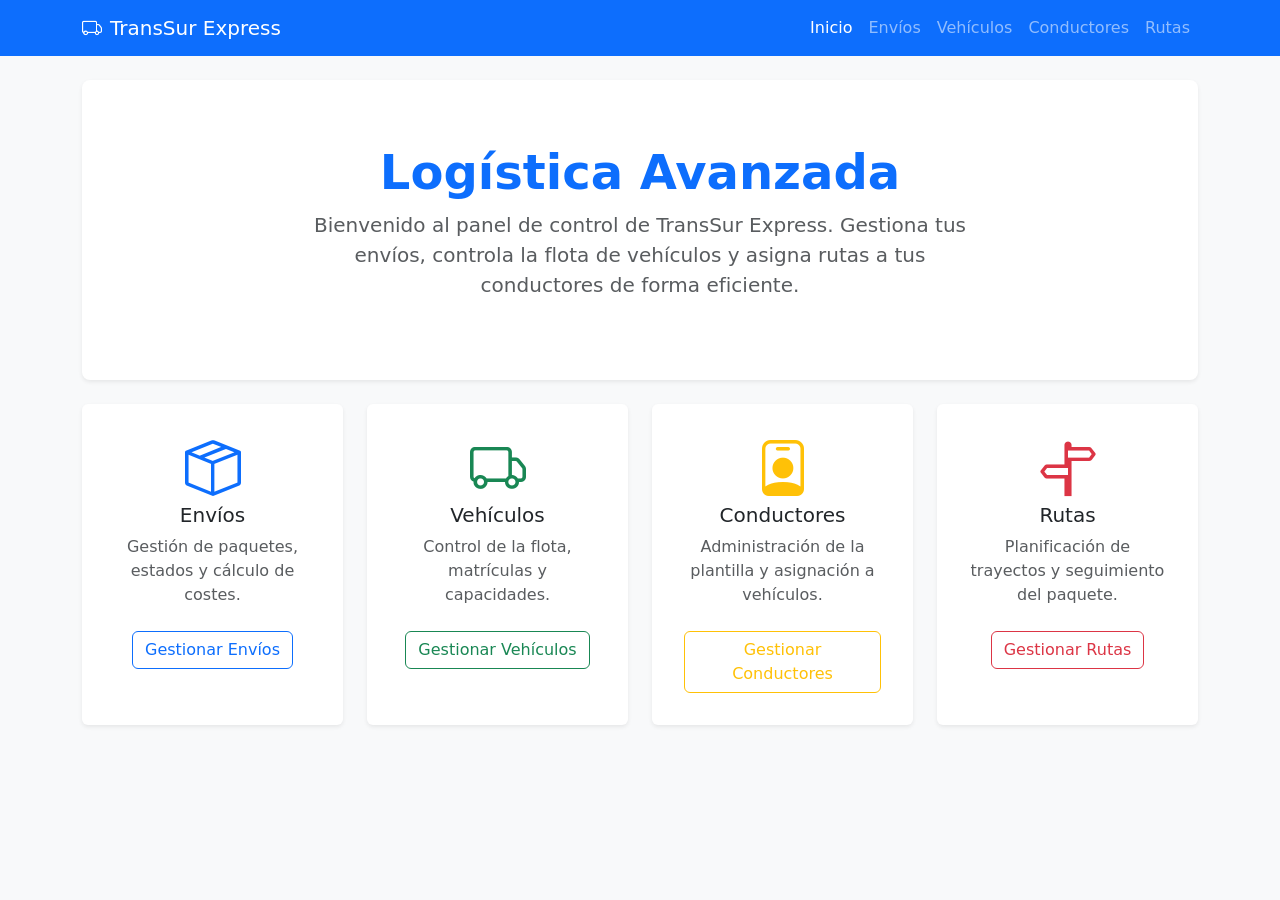
==== Proyecto_TransSurExpress_JoséManuel_Díaz/src/main/resources/templates/index.html @ 93f9851d "añadiendo import y index" ====
<!DOCTYPE html>
<html lang="es" xmlns:th="http://www.thymeleaf.org">
<head>
    <meta charset="UTF-8">
    <meta name="viewport" content="width=device-width, initial-scale=1.0">
    <title>TransSur Express - Inicio</title>
    
    <link href="https://cdn.jsdelivr.net/npm/bootstrap@5.3.2/dist/css/bootstrap.min.css" rel="stylesheet">
    <link href="https://cdn.jsdelivr.net/npm/bootstrap-icons@1.11.1/font/bootstrap-icons.css" rel="stylesheet">
</head>
<body class="bg-light">

    <nav class="navbar navbar-expand-lg navbar-dark bg-primary mb-4">
        <div class="container">
            <a class="navbar-brand" th:href="@{/}">
                <i class="bi bi-truck me-2"></i>TransSur Express
            </a>
            <button class="navbar-toggler" type="button" data-bs-toggle="collapse" data-bs-target="#navbarNav" aria-controls="navbarNav" aria-expanded="false" aria-label="Toggle navigation">
                <span class="navbar-toggler-icon"></span>
            </button>
            <div class="collapse navbar-collapse" id="navbarNav">
                <ul class="navbar-nav ms-auto">
                    <li class="nav-item">
                        <a class="nav-link active" th:href="@{/}">Inicio</a>
                    </li>
                    <li class="nav-item">
                        <a class="nav-link" th:href="@{/envios}">Envíos</a>
                    </li>
                    <li class="nav-item">
                        <a class="nav-link" th:href="@{/vehiculos}">Vehículos</a>
                    </li>
                    <li class="nav-item">
                        <a class="nav-link" th:href="@{/conductores}">Conductores</a>
                    </li>
                    <li class="nav-item">
                        <a class="nav-link" th:href="@{/rutas}">Rutas</a>
                    </li>
                </ul>
            </div>
        </div>
    </nav>

    <div class="container">
        <div class="p-5 mb-4 bg-white rounded-3 shadow-sm text-center">
            <div class="container-fluid py-3">
                <h1 class="display-5 fw-bold text-primary">Logística Avanzada</h1>
                <p class="col-md-8 mx-auto fs-5 text-muted">
                    Bienvenido al panel de control de TransSur Express. Gestiona tus envíos, controla la flota de vehículos y asigna rutas a tus conductores de forma eficiente.
                </p>
            </div>
        </div>

        <div class="row g-4 mb-5">
            
            <div class="col-md-6 col-lg-3">
                <div class="card h-100 shadow-sm border-0 text-center p-3">
                    <div class="card-body">
                        <i class="bi bi-box-seam display-4 text-primary mb-3"></i>
                        <h5 class="card-title">Envíos</h5>
                        <p class="card-text text-muted">Gestión de paquetes, estados y cálculo de costes.</p>
                        <a th:href="@{/envios}" class="btn btn-outline-primary mt-2">Gestionar Envíos</a>
                    </div>
                </div>
            </div>

            <div class="col-md-6 col-lg-3">
                <div class="card h-100 shadow-sm border-0 text-center p-3">
                    <div class="card-body">
                        <i class="bi bi-truck display-4 text-success mb-3"></i>
                        <h5 class="card-title">Vehículos</h5>
                        <p class="card-text text-muted">Control de la flota, matrículas y capacidades.</p>
                        <a th:href="@{/vehiculos}" class="btn btn-outline-success mt-2">Gestionar Vehículos</a>
                    </div>
                </div>
            </div>

            <div class="col-md-6 col-lg-3">
                <div class="card h-100 shadow-sm border-0 text-center p-3">
                    <div class="card-body">
                        <i class="bi bi-person-badge display-4 text-warning mb-3"></i>
                        <h5 class="card-title">Conductores</h5>
                        <p class="card-text text-muted">Administración de la plantilla y asignación a vehículos.</p>
                        <a th:href="@{/conductores}" class="btn btn-outline-warning mt-2">Gestionar Conductores</a>
                    </div>
                </div>
            </div>

            <div class="col-md-6 col-lg-3">
                <div class="card h-100 shadow-sm border-0 text-center p-3">
                    <div class="card-body">
                        <i class="bi bi-signpost-split display-4 text-danger mb-3"></i>
                        <h5 class="card-title">Rutas</h5>
                        <p class="card-text text-muted">Planificación de trayectos y seguimiento del paquete.</p>
                        <a th:href="@{/rutas}" class="btn btn-outline-danger mt-2">Gestionar Rutas</a>
                    </div>
                </div>
            </div>

        </div>
    </div>

    <script src="https://cdn.jsdelivr.net/npm/bootstrap@5.3.2/dist/js/bootstrap.bundle.min.js"></script>
</body>
</html>
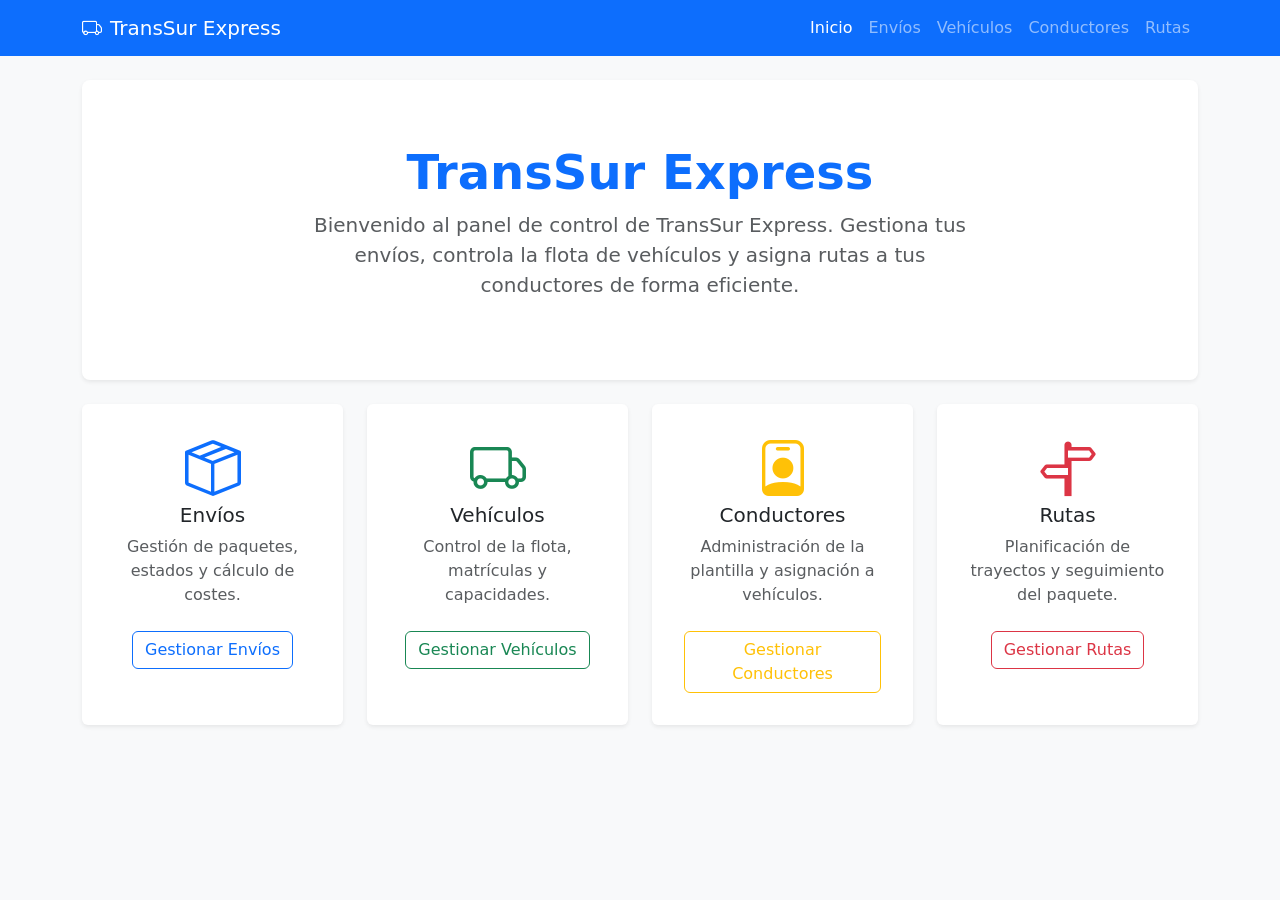
==== commit f517a68d: "creada la base service" ====
--- a/Proyecto_TransSurExpress_JoséManuel_Díaz/src/main/resources/templates/index.html
+++ b/Proyecto_TransSurExpress_JoséManuel_Díaz/src/main/resources/templates/index.html
@@ -43,7 +43,7 @@
     <div class="container">
         <div class="p-5 mb-4 bg-white rounded-3 shadow-sm text-center">
             <div class="container-fluid py-3">
-                <h1 class="display-5 fw-bold text-primary">Logística Avanzada</h1>
+                <h1 class="display-5 fw-bold text-primary">TransSur Express</h1>
                 <p class="col-md-8 mx-auto fs-5 text-muted">
                     Bienvenido al panel de control de TransSur Express. Gestiona tus envíos, controla la flota de vehículos y asigna rutas a tus conductores de forma eficiente.
                 </p>
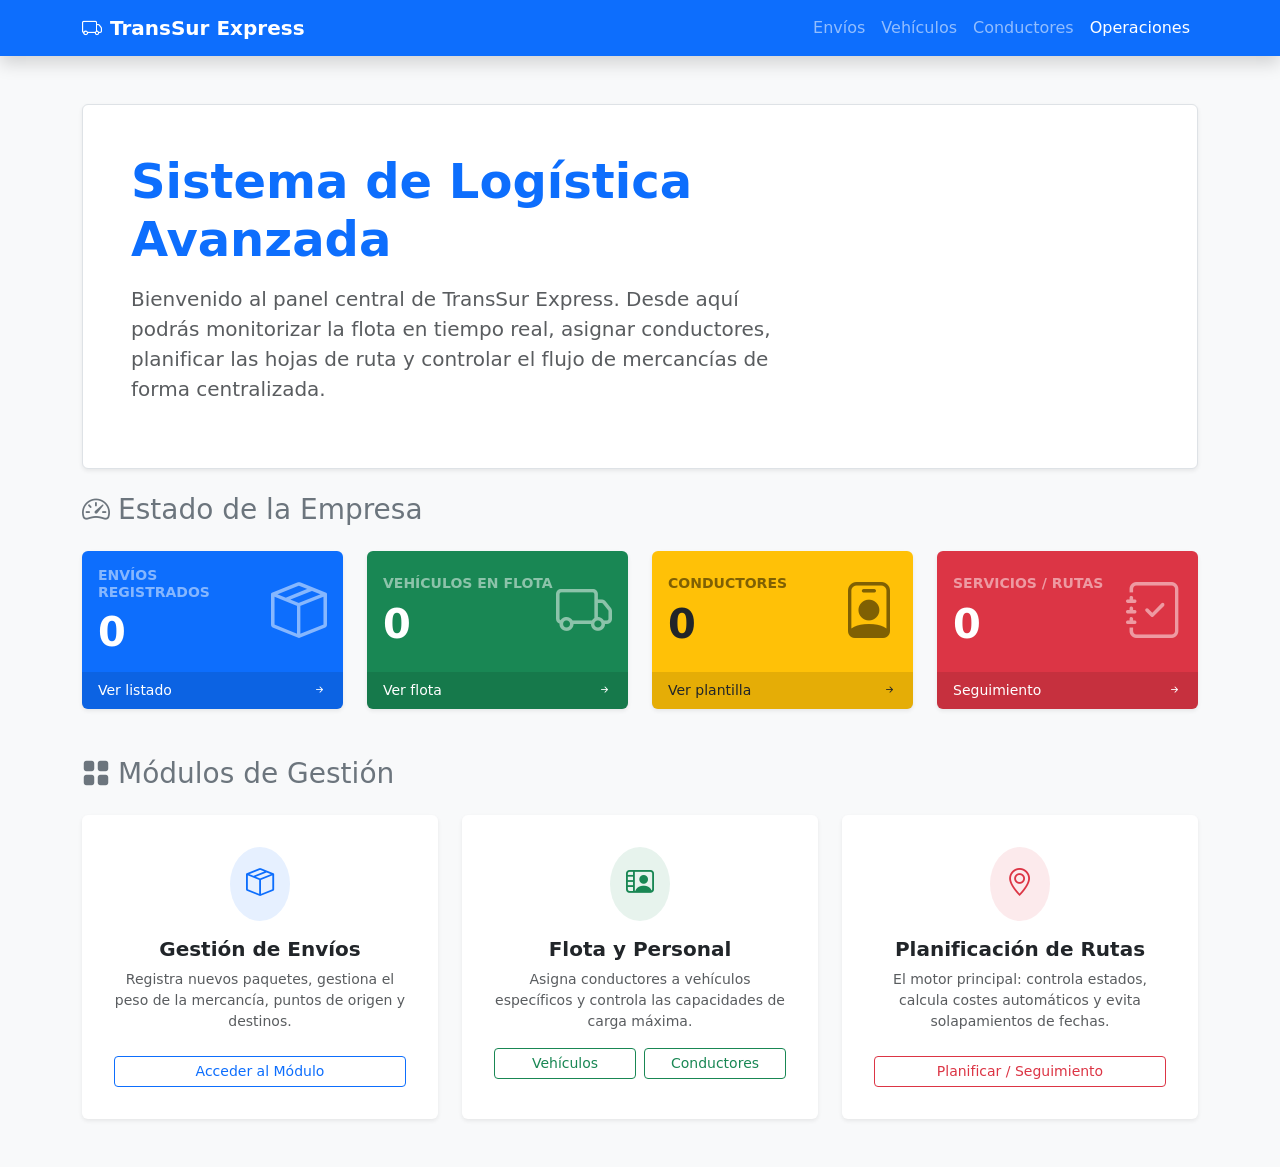
==== commit e24d9c6b: "gestion de operaciones finalizado" ====
--- a/Proyecto_TransSurExpress_JoséManuel_Díaz/src/main/resources/templates/index.html
+++ b/Proyecto_TransSurExpress_JoséManuel_Díaz/src/main/resources/templates/index.html
@@ -3,100 +3,169 @@
 <head>
     <meta charset="UTF-8">
     <meta name="viewport" content="width=device-width, initial-scale=1.0">
-    <title>TransSur Express - Inicio</title>
-    
+    <title>TransSur Express - Panel de Control</title>
     <link href="https://cdn.jsdelivr.net/npm/bootstrap@5.3.2/dist/css/bootstrap.min.css" rel="stylesheet">
     <link href="https://cdn.jsdelivr.net/npm/bootstrap-icons@1.11.1/font/bootstrap-icons.css" rel="stylesheet">
+    <style>
+        .card-counter {
+            transition: transform 0.2s ease, box-shadow 0.2s ease;
+        }
+        .card-counter:hover {
+            transform: translateY(-5px);
+            box-shadow: 0 10px 20px rgba(0,0,0,0.15) !important;
+        }
+    </style>
 </head>
 <body class="bg-light">
 
-    <nav class="navbar navbar-expand-lg navbar-dark bg-primary mb-4">
+    <nav class="navbar navbar-expand-lg navbar-dark bg-primary shadow">
         <div class="container">
-            <a class="navbar-brand" th:href="@{/}">
+            <a class="navbar-brand fw-bold" th:href="@{/}">
                 <i class="bi bi-truck me-2"></i>TransSur Express
             </a>
-            <button class="navbar-toggler" type="button" data-bs-toggle="collapse" data-bs-target="#navbarNav" aria-controls="navbarNav" aria-expanded="false" aria-label="Toggle navigation">
+            <button class="navbar-toggler" type="button" data-bs-toggle="collapse" data-bs-target="#navbarNav">
                 <span class="navbar-toggler-icon"></span>
             </button>
             <div class="collapse navbar-collapse" id="navbarNav">
-                <ul class="navbar-nav ms-auto">
-                    <li class="nav-item">
-                        <a class="nav-link active" th:href="@{/}">Inicio</a>
-                    </li>
-                    <li class="nav-item">
-                        <a class="nav-link" th:href="@{/envios}">Envíos</a>
-                    </li>
-                    <li class="nav-item">
-                        <a class="nav-link" th:href="@{/vehiculos}">Vehículos</a>
-                    </li>
-                    <li class="nav-item">
-                        <a class="nav-link" th:href="@{/conductores}">Conductores</a>
-                    </li>
-                    <li class="nav-item">
-                        <a class="nav-link" th:href="@{/rutas}">Rutas</a>
-                    </li>
+                <ul class="navbar-nav ms-auto fw-medium">
+                    <li class="nav-item"><a class="nav-item nav-link" th:href="@{/envios}">Envíos</a></li>
+                    <li class="nav-item"><a class="nav-item nav-link" th:href="@{/vehiculos}">Vehículos</a></li>
+                    <li class="nav-item"><a class="nav-item nav-link" th:href="@{/conductores}">Conductores</a></li>
+                    <li class="nav-item"><a class="nav-item nav-link active" th:href="@{/operaciones}">Operaciones</a></li>
                 </ul>
             </div>
         </div>
     </nav>
 
-    <div class="container">
-        <div class="p-5 mb-4 bg-white rounded-3 shadow-sm text-center">
-            <div class="container-fluid py-3">
-                <h1 class="display-5 fw-bold text-primary">TransSur Express</h1>
-                <p class="col-md-8 mx-auto fs-5 text-muted">
-                    Bienvenido al panel de control de TransSur Express. Gestiona tus envíos, controla la flota de vehículos y asigna rutas a tus conductores de forma eficiente.
-                </p>
+    <div class="container my-5">
+        
+        <div class="p-4 p-md-5 mb-4 rounded text-body-emphasis bg-white border shadow-sm">
+            <div class="col-lg-8 px-0">
+                <h1 class="display-5 fw-bold text-primary">Sistema de Logística Avanzada</h1>
+                <p class="lead my-3 text-muted">Bienvenido al panel central de TransSur Express. Desde aquí podrás monitorizar la flota en tiempo real, asignar conductores, planificar las hojas de ruta y controlar el flujo de mercancías de forma centralizada.</p>
             </div>
         </div>
 
+        <h3 class="text-secondary mb-4"><i class="bi bi-speedometer2 me-2"></i>Estado de la Empresa</h3>
         <div class="row g-4 mb-5">
             
-            <div class="col-md-6 col-lg-3">
-                <div class="card h-100 shadow-sm border-0 text-center p-3">
-                    <div class="card-body">
-                        <i class="bi bi-box-seam display-4 text-primary mb-3"></i>
-                        <h5 class="card-title">Envíos</h5>
-                        <p class="card-text text-muted">Gestión de paquetes, estados y cálculo de costes.</p>
-                        <a th:href="@{/envios}" class="btn btn-outline-primary mt-2">Gestionar Envíos</a>
+            <div class="col-6 col-lg-3">
+                <div class="card h-100 border-0 bg-primary text-white shadow-sm card-counter">
+                    <div class="card-body d-flex align-items-center justify-content-between">
+                        <div>
+                            <h6 class="text-uppercase text-white-50 small fw-bold">Envíos Registrados</h6>
+                            <h2 class="display-6 fw-bold mb-0" th:text="${totalEnvios}">0</h2>
+                        </div>
+                        <i class="bi bi-box-seam display-4 text-white-50"></i>
+                    </div>
+                    <div class="card-footer bg-black bg-opacity-10 border-0 py-2">
+                        <a th:href="@{/envios}" class="text-white text-decoration-none small d-flex justify-content-between align-items-center">
+                            Ver listado <i class="bi bi-arrow-right-short"></i>
+                        </a>
                     </div>
                 </div>
             </div>
 
-            <div class="col-md-6 col-lg-3">
-                <div class="card h-100 shadow-sm border-0 text-center p-3">
-                    <div class="card-body">
-                        <i class="bi bi-truck display-4 text-success mb-3"></i>
-                        <h5 class="card-title">Vehículos</h5>
-                        <p class="card-text text-muted">Control de la flota, matrículas y capacidades.</p>
-                        <a th:href="@{/vehiculos}" class="btn btn-outline-success mt-2">Gestionar Vehículos</a>
+            <div class="col-6 col-lg-3">
+                <div class="card h-100 border-0 bg-success text-white shadow-sm card-counter">
+                    <div class="card-body d-flex align-items-center justify-content-between">
+                        <div>
+                            <h6 class="text-uppercase text-white-50 small fw-bold">Vehículos en Flota</h6>
+                            <h2 class="display-6 fw-bold mb-0" th:text="${totalVehiculos}">0</h2>
+                        </div>
+                        <i class="bi bi-truck display-4 text-white-50"></i>
+                    </div>
+                    <div class="card-footer bg-black bg-opacity-10 border-0 py-2">
+                        <a th:href="@{/vehiculos}" class="text-white text-decoration-none small d-flex justify-content-between align-items-center">
+                            Ver flota <i class="bi bi-arrow-right-short"></i>
+                        </a>
                     </div>
                 </div>
             </div>
 
-            <div class="col-md-6 col-lg-3">
-                <div class="card h-100 shadow-sm border-0 text-center p-3">
-                    <div class="card-body">
-                        <i class="bi bi-person-badge display-4 text-warning mb-3"></i>
-                        <h5 class="card-title">Conductores</h5>
-                        <p class="card-text text-muted">Administración de la plantilla y asignación a vehículos.</p>
-                        <a th:href="@{/conductores}" class="btn btn-outline-warning mt-2">Gestionar Conductores</a>
+            <div class="col-6 col-lg-3">
+                <div class="card h-100 border-0 bg-warning text-dark shadow-sm card-counter">
+                    <div class="card-body d-flex align-items-center justify-content-between">
+                        <div>
+                            <h6 class="text-uppercase text-black-50 small fw-bold">Conductores</h6>
+                            <h2 class="display-6 fw-bold mb-0" th:text="${totalConductores}">0</h2>
+                        </div>
+                        <i class="bi bi-person-badge display-4 text-black-50"></i>
+                    </div>
+                    <div class="card-footer bg-black bg-opacity-10 border-0 py-2">
+                        <a th:href="@{/conductores}" class="text-dark text-decoration-none small d-flex justify-content-between align-items-center">
+                            Ver plantilla <i class="bi bi-arrow-right-short"></i>
+                        </a>
                     </div>
                 </div>
             </div>
 
-            <div class="col-md-6 col-lg-3">
-                <div class="card h-100 shadow-sm border-0 text-center p-3">
-                    <div class="card-body">
-                        <i class="bi bi-signpost-split display-4 text-danger mb-3"></i>
-                        <h5 class="card-title">Rutas</h5>
-                        <p class="card-text text-muted">Planificación de trayectos y seguimiento del paquete.</p>
-                        <a th:href="@{/rutas}" class="btn btn-outline-danger mt-2">Gestionar Rutas</a>
+            <div class="col-6 col-lg-3">
+                <div class="card h-100 border-0 bg-danger text-white shadow-sm card-counter">
+                    <div class="card-body d-flex align-items-center justify-content-between">
+                        <div>
+                            <h6 class="text-uppercase text-white-50 small fw-bold">Servicios / Rutas</h6>
+                            <h2 class="display-6 fw-bold mb-0" th:text="${rutasActivas}">0</h2>
+                        </div>
+                        <i class="bi bi-journal-check display-4 text-white-50"></i>
+                    </div>
+                    <div class="card-footer bg-black bg-opacity-10 border-0 py-2">
+                        <a th:href="@{/operaciones}" class="text-white text-decoration-none small d-flex justify-content-between align-items-center">
+                            Seguimiento <i class="bi bi-arrow-right-short"></i>
+                        </a>
                     </div>
                 </div>
             </div>
 
         </div>
+
+        <h3 class="text-secondary mb-4"><i class="bi bi-grid-fill me-2"></i>Módulos de Gestión</h3>
+        <div class="row g-4">
+            
+            <div class="col-md-4">
+                <div class="card border-0 shadow-sm h-100 p-3 bg-white">
+                    <div class="card-body text-center">
+                        <div class="p-3 bg-primary bg-opacity-10 rounded-circle d-inline-block mb-3">
+                            <i class="bi bi-box-seam text-primary fs-3"></i>
+                        </div>
+                        <h5 class="card-title fw-bold">Gestión de Envíos</h5>
+                        <p class="card-text text-muted small">Registra nuevos paquetes, gestiona el peso de la mercancía, puntos de origen y destinos.</p>
+                        <a th:href="@{/envios}" class="btn btn-outline-primary btn-sm w-100 mt-2">Acceder al Módulo</a>
+                    </div>
+                </div>
+            </div>
+
+            <div class="col-md-4">
+                <div class="card border-0 shadow-sm h-100 p-3 bg-white">
+                    <div class="card-body text-center">
+                        <div class="p-3 bg-success bg-opacity-10 rounded-circle d-inline-block mb-3">
+                            <i class="bi bi-person-video2 text-success fs-3"></i>
+                        </div>
+                        <h5 class="card-title fw-bold">Flota y Personal</h5>
+                        <p class="card-text text-muted small">Asigna conductores a vehículos específicos y controla las capacidades de carga máxima.</p>
+                        <div class="d-flex gap-2 mt-2">
+                            <a th:href="@{/vehiculos}" class="btn btn-outline-success btn-sm w-50">Vehículos</a>
+                            <a th:href="@{/conductores}" class="btn btn-outline-success btn-sm w-50">Conductores</a>
+                        </div>
+                    </div>
+                </div>
+            </div>
+
+            <div class="col-md-4">
+                <div class="card border-0 shadow-sm h-100 p-3 bg-white">
+                    <div class="card-body text-center">
+                        <div class="p-3 bg-danger bg-opacity-10 rounded-circle d-inline-block mb-3">
+                            <i class="bi bi-geo-alt text-danger fs-3"></i>
+                        </div>
+                        <h5 class="card-title fw-bold">Planificación de Rutas</h5>
+                        <p class="card-text text-muted small">El motor principal: controla estados, calcula costes automáticos y evita solapamientos de fechas.</p>
+                        <a th:href="@{/operaciones}" class="btn btn-outline-danger btn-sm w-100 mt-2">Planificar / Seguimiento</a>
+                    </div>
+                </div>
+            </div>
+
+        </div>
+
     </div>
 
     <script src="https://cdn.jsdelivr.net/npm/bootstrap@5.3.2/dist/js/bootstrap.bundle.min.js"></script>
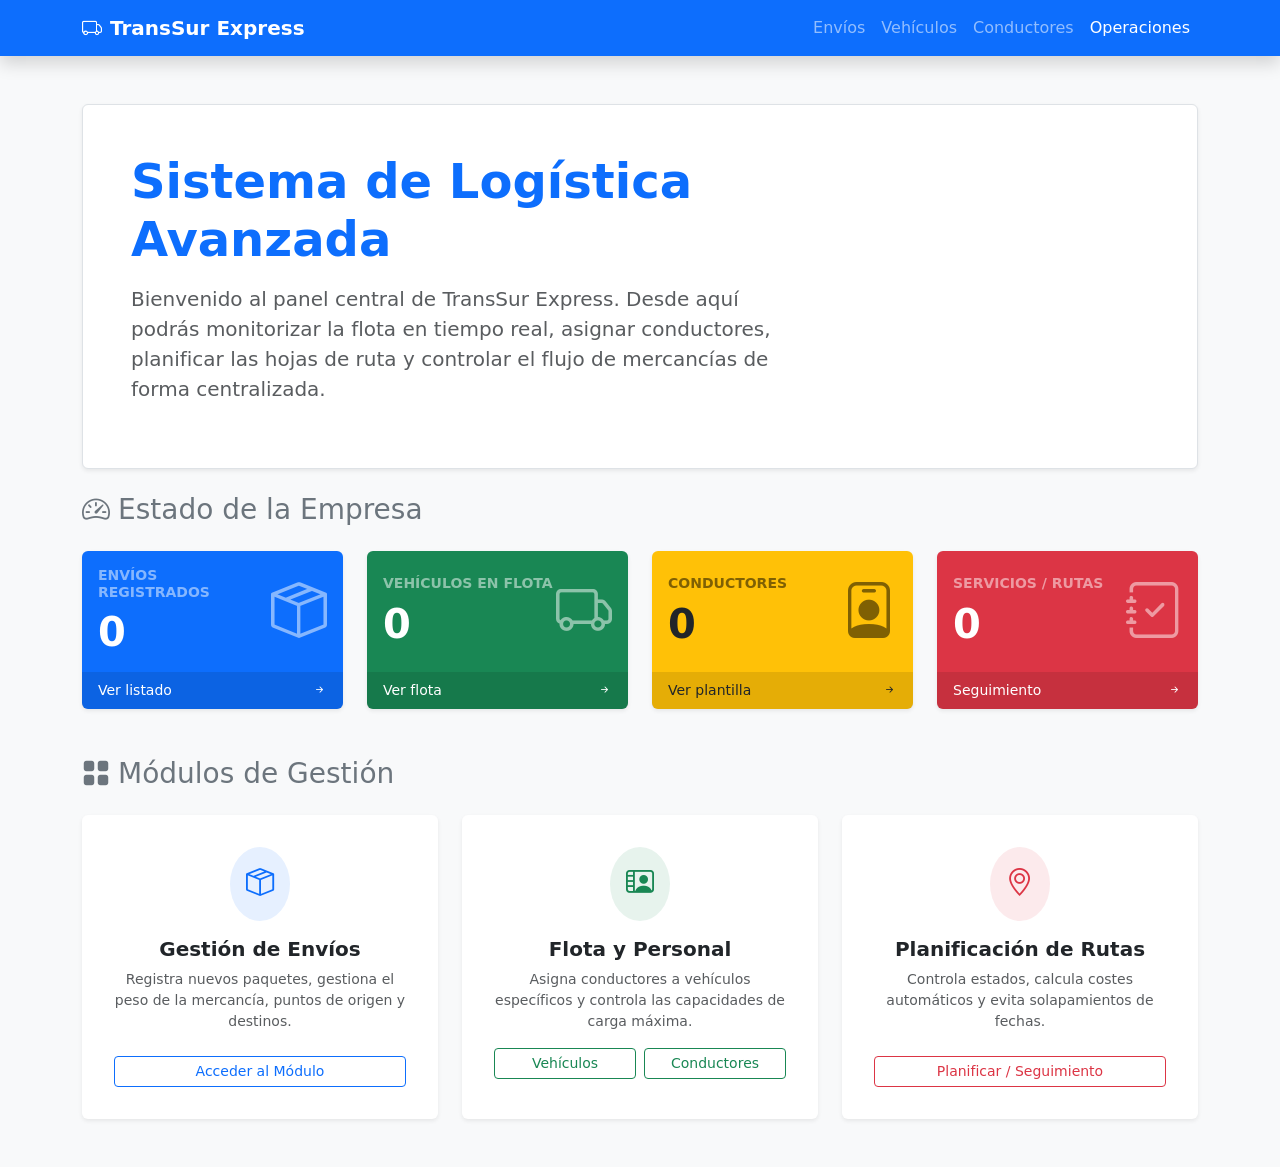
==== commit 704191f6: "creando seguimiento de rutas" ====
--- a/Proyecto_TransSurExpress_JoséManuel_Díaz/src/main/resources/templates/index.html
+++ b/Proyecto_TransSurExpress_JoséManuel_Díaz/src/main/resources/templates/index.html
@@ -158,7 +158,7 @@
                             <i class="bi bi-geo-alt text-danger fs-3"></i>
                         </div>
                         <h5 class="card-title fw-bold">Planificación de Rutas</h5>
-                        <p class="card-text text-muted small">El motor principal: controla estados, calcula costes automáticos y evita solapamientos de fechas.</p>
+                        <p class="card-text text-muted small">Controla estados, calcula costes automáticos y evita solapamientos de fechas.</p>
                         <a th:href="@{/operaciones}" class="btn btn-outline-danger btn-sm w-100 mt-2">Planificar / Seguimiento</a>
                     </div>
                 </div>
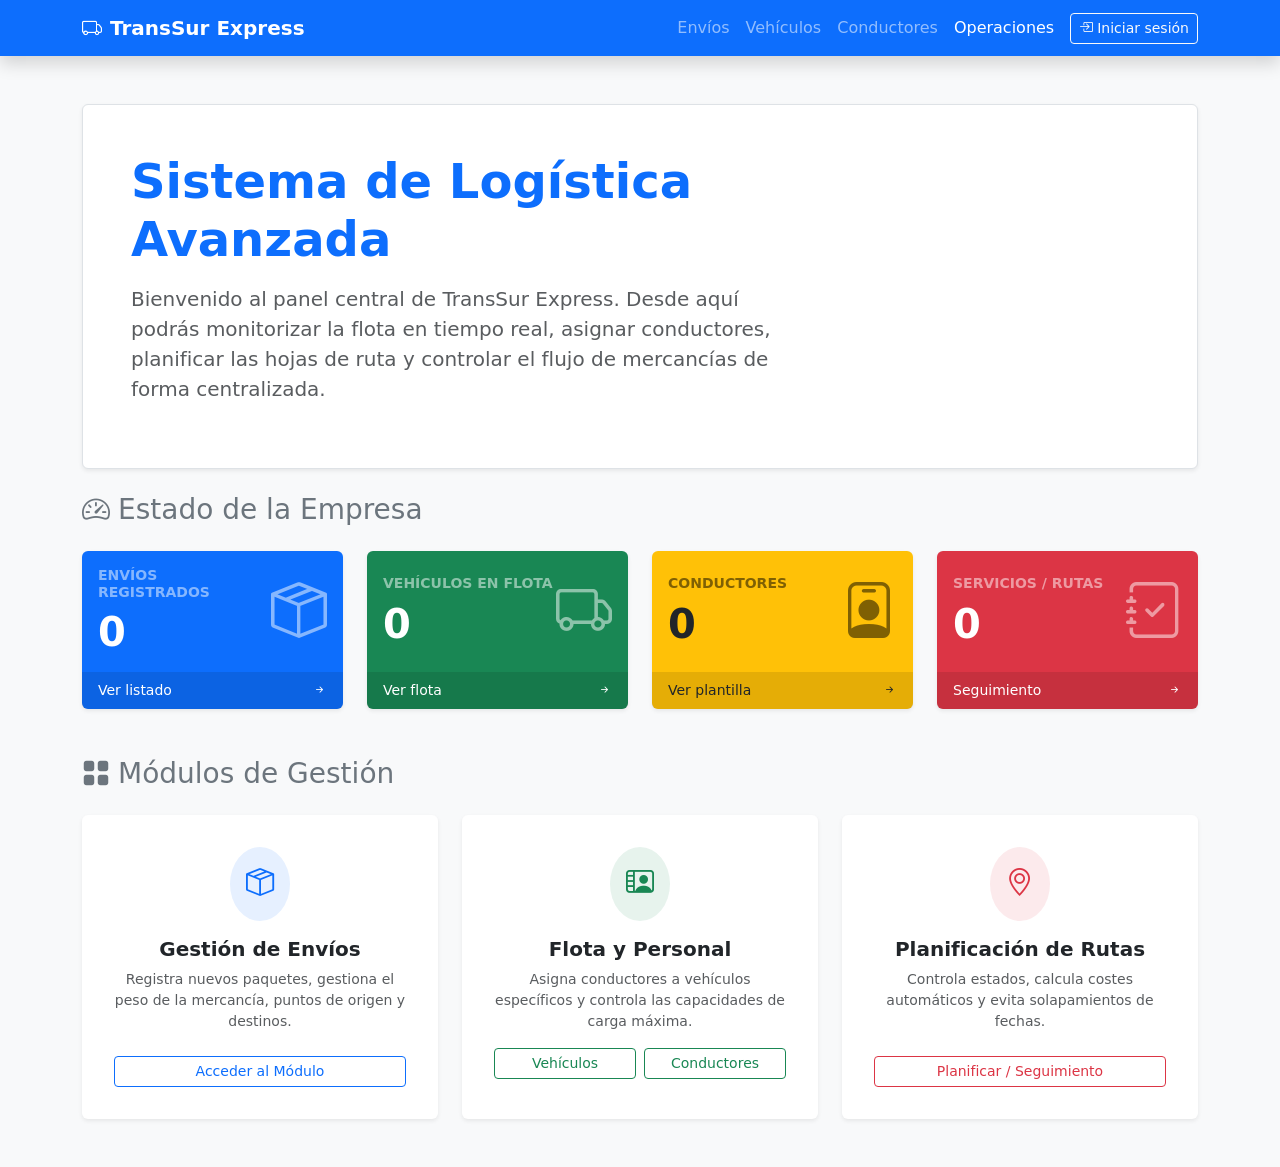
==== commit 1c95d780: "iniciar sesion en index terminado" ====
--- a/Proyecto_TransSurExpress_JoséManuel_Díaz/src/main/resources/templates/index.html
+++ b/Proyecto_TransSurExpress_JoséManuel_Díaz/src/main/resources/templates/index.html
@@ -27,11 +27,16 @@
                 <span class="navbar-toggler-icon"></span>
             </button>
             <div class="collapse navbar-collapse" id="navbarNav">
-                <ul class="navbar-nav ms-auto fw-medium">
+                <ul class="navbar-nav ms-auto fw-medium align-items-center">
                     <li class="nav-item"><a class="nav-item nav-link" th:href="@{/envios}">Envíos</a></li>
                     <li class="nav-item"><a class="nav-item nav-link" th:href="@{/vehiculos}">Vehículos</a></li>
                     <li class="nav-item"><a class="nav-item nav-link" th:href="@{/conductores}">Conductores</a></li>
                     <li class="nav-item"><a class="nav-item nav-link active" th:href="@{/operaciones}">Operaciones</a></li>
+                    <li class="nav-item ms-2">
+                        <a th:href="@{/login}" class="btn btn-outline-light btn-sm">
+                            <i class="bi bi-box-arrow-in-right me-1"></i>Iniciar sesión
+                        </a>
+                    </li>
                 </ul>
             </div>
         </div>
@@ -170,4 +175,4 @@
 
     <script src="https://cdn.jsdelivr.net/npm/bootstrap@5.3.2/dist/js/bootstrap.bundle.min.js"></script>
 </body>
-</html>+</html>
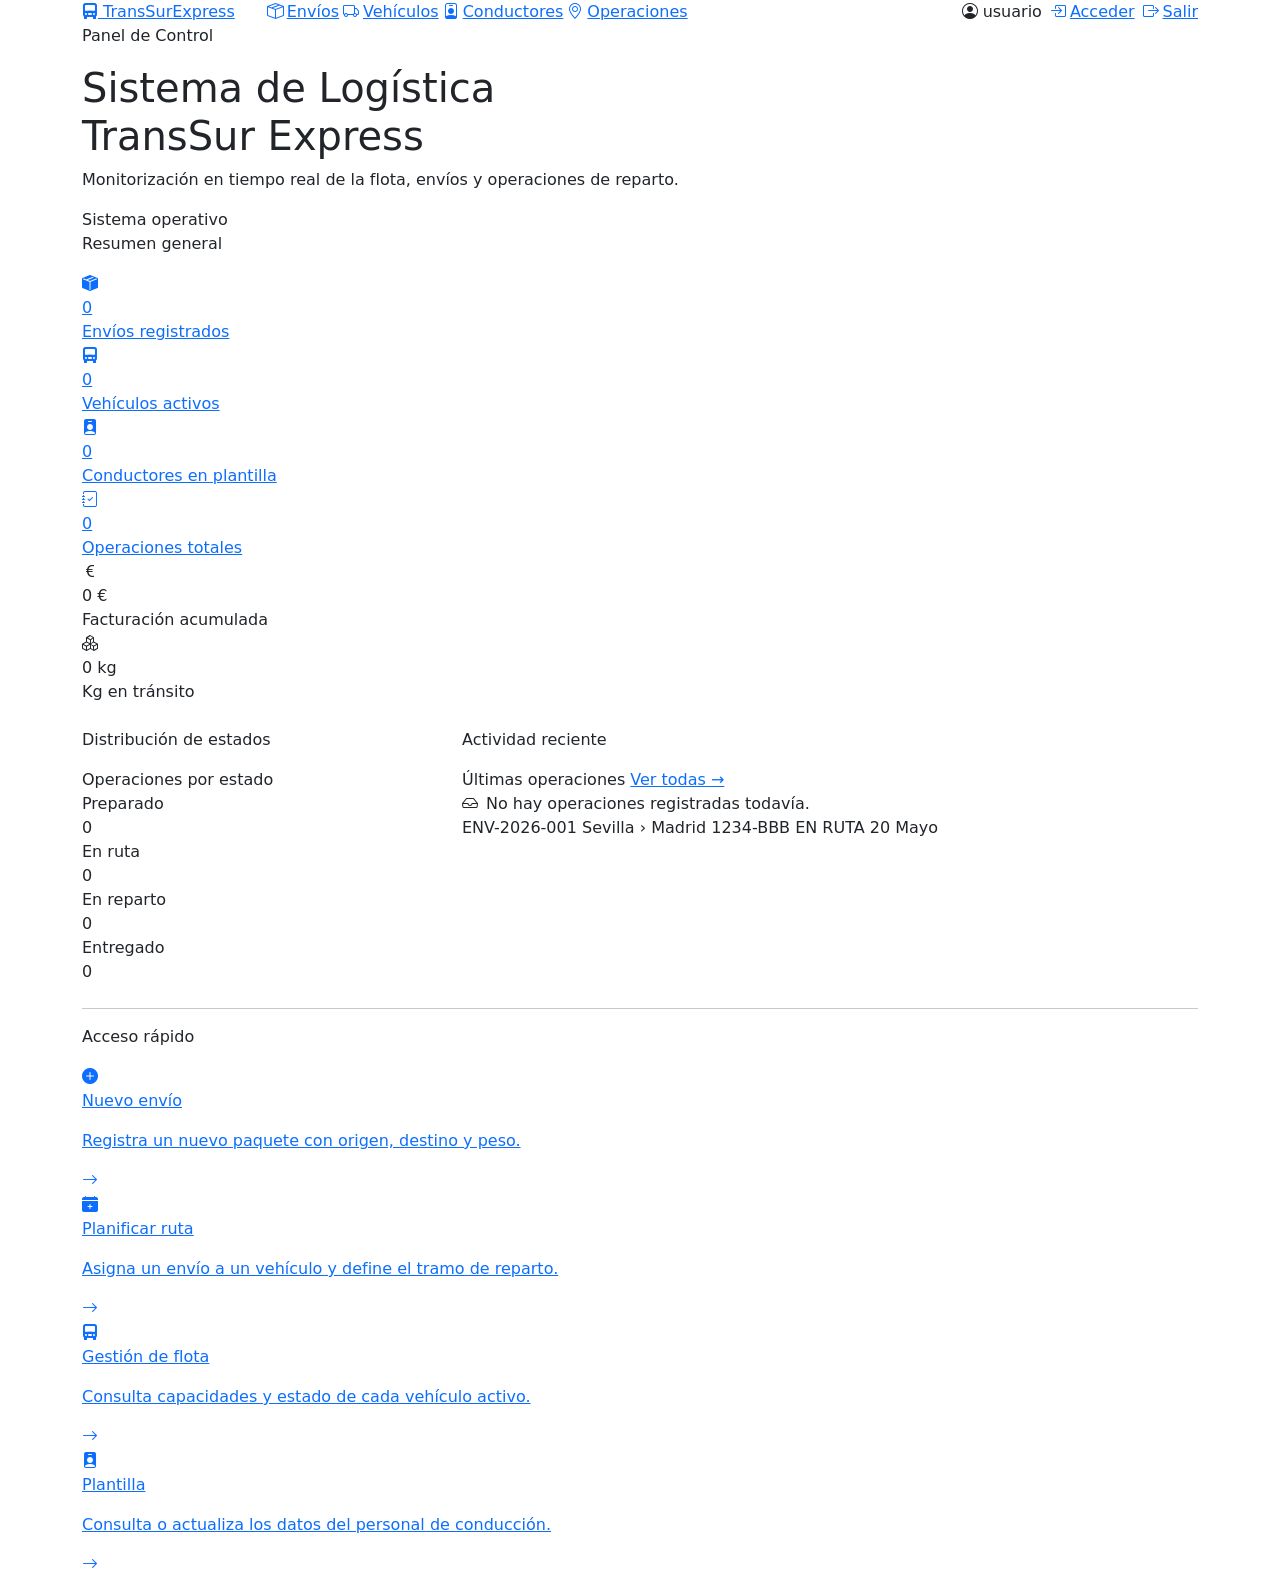
==== commit 5fe651a6: "pantalla de inicio con metricas implementada" ====
--- a/Proyecto_TransSurExpress_JoséManuel_Díaz/src/main/resources/templates/index.html
+++ b/Proyecto_TransSurExpress_JoséManuel_Díaz/src/main/resources/templates/index.html
@@ -1,176 +1,250 @@
 <!DOCTYPE html>
-<html lang="es" xmlns:th="http://www.thymeleaf.org">
+<html lang="es" xmlns:th="http://www.thymeleaf.org"
+      xmlns:sec="http://www.thymeleaf.org/extras/spring-security">
 <head>
     <meta charset="UTF-8">
     <meta name="viewport" content="width=device-width, initial-scale=1.0">
-    <title>TransSur Express - Panel de Control</title>
+    <title>TransSur Express — Panel de Control</title>
     <link href="https://cdn.jsdelivr.net/npm/bootstrap@5.3.2/dist/css/bootstrap.min.css" rel="stylesheet">
     <link href="https://cdn.jsdelivr.net/npm/bootstrap-icons@1.11.1/font/bootstrap-icons.css" rel="stylesheet">
-    <style>
-        .card-counter {
-            transition: transform 0.2s ease, box-shadow 0.2s ease;
-        }
-        .card-counter:hover {
-            transform: translateY(-5px);
-            box-shadow: 0 10px 20px rgba(0,0,0,0.15) !important;
-        }
-    </style>
+    <link href="https://fonts.googleapis.com/css2?family=Space+Mono:wght@400;700&family=DM+Sans:ital,wght@0,300;0,400;0,600;0,700;1,300&display=swap" rel="stylesheet">
+    <link th:href="@{/css/index.css}" rel="stylesheet">
 </head>
-<body class="bg-light">
-
-    <nav class="navbar navbar-expand-lg navbar-dark bg-primary shadow">
-        <div class="container">
-            <a class="navbar-brand fw-bold" th:href="@{/}">
-                <i class="bi bi-truck me-2"></i>TransSur Express
+<body>
+
+    <nav class="navbar-dash">
+        <div class="container d-flex align-items-center gap-3">
+            <a class="nav-brand me-3" th:href="@{/}">
+                <i class="bi bi-truck-front-fill"></i>
+                TransSur<span class="accent">Express</span>
             </a>
-            <button class="navbar-toggler" type="button" data-bs-toggle="collapse" data-bs-target="#navbarNav">
-                <span class="navbar-toggler-icon"></span>
-            </button>
-            <div class="collapse navbar-collapse" id="navbarNav">
-                <ul class="navbar-nav ms-auto fw-medium align-items-center">
-                    <li class="nav-item"><a class="nav-item nav-link" th:href="@{/envios}">Envíos</a></li>
-                    <li class="nav-item"><a class="nav-item nav-link" th:href="@{/vehiculos}">Vehículos</a></li>
-                    <li class="nav-item"><a class="nav-item nav-link" th:href="@{/conductores}">Conductores</a></li>
-                    <li class="nav-item"><a class="nav-item nav-link active" th:href="@{/operaciones}">Operaciones</a></li>
-                    <li class="nav-item ms-2">
-                        <a th:href="@{/login}" class="btn btn-outline-light btn-sm">
-                            <i class="bi bi-box-arrow-in-right me-1"></i>Iniciar sesión
-                        </a>
-                    </li>
-                </ul>
+            <div class="d-flex gap-1 flex-wrap">
+                <a th:href="@{/envios}"      class="nav-link-pill"><i class="bi bi-box-seam me-1"></i>Envíos</a>
+                <a th:href="@{/vehiculos}"   class="nav-link-pill"><i class="bi bi-truck me-1"></i>Vehículos</a>
+                <a th:href="@{/conductores}" class="nav-link-pill"><i class="bi bi-person-badge me-1"></i>Conductores</a>
+                <a th:href="@{/operaciones}" class="nav-link-pill"><i class="bi bi-geo-alt me-1"></i>Operaciones</a>
+            </div>
+            <div class="ms-auto d-flex align-items-center gap-2">
+                <span class="nav-user" sec:authorize="isAuthenticated()">
+                    <i class="bi bi-person-circle"></i>
+                    <span sec:authentication="name">usuario</span>
+                </span>
+                <a th:href="@{/login}"  class="btn-logout" sec:authorize="!isAuthenticated()">
+                    <i class="bi bi-box-arrow-in-right me-1"></i>Acceder
+                </a>
+                <a th:href="@{/logout}" class="btn-logout" sec:authorize="isAuthenticated()">
+                    <i class="bi bi-box-arrow-right me-1"></i>Salir
+                </a>
             </div>
         </div>
     </nav>
 
-    <div class="container my-5">
-        
-        <div class="p-4 p-md-5 mb-4 rounded text-body-emphasis bg-white border shadow-sm">
-            <div class="col-lg-8 px-0">
-                <h1 class="display-5 fw-bold text-primary">Sistema de Logística Avanzada</h1>
-                <p class="lead my-3 text-muted">Bienvenido al panel central de TransSur Express. Desde aquí podrás monitorizar la flota en tiempo real, asignar conductores, planificar las hojas de ruta y controlar el flujo de mercancías de forma centralizada.</p>
+    <div class="hero">
+        <div class="container">
+            <p class="hero-eyebrow">Panel de Control</p>
+            <h1 class="hero-title">
+                Sistema de Logística<br>
+                <span class="dim">TransSur Express</span>
+            </h1>
+            <p class="hero-sub">
+                Monitorización en tiempo real de la flota, envíos y operaciones de reparto.
+            </p>
+            <div class="hero-badge">
+                <span class="dot"></span>
+                Sistema operativo
             </div>
         </div>
-
-        <h3 class="text-secondary mb-4"><i class="bi bi-speedometer2 me-2"></i>Estado de la Empresa</h3>
-        <div class="row g-4 mb-5">
-            
-            <div class="col-6 col-lg-3">
-                <div class="card h-100 border-0 bg-primary text-white shadow-sm card-counter">
-                    <div class="card-body d-flex align-items-center justify-content-between">
-                        <div>
-                            <h6 class="text-uppercase text-white-50 small fw-bold">Envíos Registrados</h6>
-                            <h2 class="display-6 fw-bold mb-0" th:text="${totalEnvios}">0</h2>
+    </div>
+
+    <div class="dash-body">
+        <div class="container">
+
+            <!-- KPIs principales -->
+            <p class="section-label">Resumen general</p>
+            <div class="kpi-grid mb-4">
+
+                <a th:href="@{/envios}" class="kpi-card blue">
+                    <div class="kpi-icon"><i class="bi bi-box-seam-fill"></i></div>
+                    <div class="kpi-value" th:text="${totalEnvios}">0</div>
+                    <div class="kpi-label">Envíos registrados</div>
+                </a>
+
+                <a th:href="@{/vehiculos}" class="kpi-card green">
+                    <div class="kpi-icon"><i class="bi bi-truck-front-fill"></i></div>
+                    <div class="kpi-value" th:text="${totalVehiculos}">0</div>
+                    <div class="kpi-label">Vehículos activos</div>
+                </a>
+
+                <a th:href="@{/conductores}" class="kpi-card yellow">
+                    <div class="kpi-icon"><i class="bi bi-person-badge-fill"></i></div>
+                    <div class="kpi-value" th:text="${totalConductores}">0</div>
+                    <div class="kpi-label">Conductores en plantilla</div>
+                </a>
+
+                <a th:href="@{/operaciones}" class="kpi-card orange">
+                    <div class="kpi-icon"><i class="bi bi-journal-check"></i></div>
+                    <div class="kpi-value" th:text="${totalOperaciones}">0</div>
+                    <div class="kpi-label">Operaciones totales</div>
+                </a>
+
+                <div class="kpi-card green" style="cursor:default;">
+                    <div class="kpi-icon"><i class="bi bi-currency-euro"></i></div>
+                    <div class="kpi-value">
+                        <span th:text="${#numbers.formatDecimal(costeTotal, 1, 'POINT', 0, 'COMMA')}">0</span>
+                        <span class="kpi-suffix">€</span>
+                    </div>
+                    <div class="kpi-label">Facturación acumulada</div>
+                </div>
+
+                <div class="kpi-card blue" style="cursor:default;">
+                    <div class="kpi-icon"><i class="bi bi-boxes"></i></div>
+                    <div class="kpi-value">
+                        <span th:text="${#numbers.formatDecimal(pesoEnTransito, 1, 'POINT', 0, 'COMMA')}">0</span>
+                        <span class="kpi-suffix">kg</span>
+                    </div>
+                    <div class="kpi-label">Kg en tránsito</div>
+                </div>
+
+            </div>
+
+            <!-- Estado de operaciones + últimas operaciones-->
+            <div class="row g-4 mb-4">
+
+                <!-- Barra de estados -->
+                <div class="col-lg-4">
+                    <p class="section-label">Distribución de estados</p>
+                    <div class="estado-panel h-100">
+                        <div class="estado-panel-title">Operaciones por estado</div>
+
+                        <th:block th:with="total=${opPreparadas + opEnRuta + opEnReparto + opEntregadas}">
+
+                            <div class="estado-row">
+                                <span class="estado-dot" style="background: var(--preparado);"></span>
+                                <span class="estado-name">Preparado</span>
+                                <div class="estado-bar-track">
+                                    <div class="estado-bar-fill"
+                                         th:style="${'background: var(--preparado); width: ' + (total > 0 ? (opPreparadas * 100 / total) : 0) + '%;'}">
+                                    </div>
+                                </div>
+                                <span class="estado-count" th:text="${opPreparadas}">0</span>
+                            </div>
+
+                            <div class="estado-row">
+                                <span class="estado-dot" style="background: var(--en-ruta);"></span>
+                                <span class="estado-name">En ruta</span>
+                                <div class="estado-bar-track">
+                                    <div class="estado-bar-fill"
+                                         th:style="${'background: var(--en-ruta); width: ' + (total > 0 ? (opEnRuta * 100 / total) : 0) + '%;'}">
+                                    </div>
+                                </div>
+                                <span class="estado-count" th:text="${opEnRuta}">0</span>
+                            </div>
+
+                            <div class="estado-row">
+                                <span class="estado-dot" style="background: var(--en-reparto);"></span>
+                                <span class="estado-name">En reparto</span>
+                                <div class="estado-bar-track">
+                                    <div class="estado-bar-fill"
+                                         th:style="${'background: var(--en-reparto); width: ' + (total > 0 ? (opEnReparto * 100 / total) : 0) + '%;'}">
+                                    </div>
+                                </div>
+                                <span class="estado-count" th:text="${opEnReparto}">0</span>
+                            </div>
+
+                            <div class="estado-row">
+                                <span class="estado-dot" style="background: var(--entregado);"></span>
+                                <span class="estado-name">Entregado</span>
+                                <div class="estado-bar-track">
+                                    <div class="estado-bar-fill"
+                                         th:style="${'background: var(--entregado); width: ' + (total > 0 ? (opEntregadas * 100 / total) : 0) + '%;'}">
+                                    </div>
+                                </div>
+                                <span class="estado-count" th:text="${opEntregadas}">0</span>
+                            </div>
+
+                        </th:block>
+                    </div>
+                </div>
+
+                <!-- Últimas operaciones -->
+                <div class="col-lg-8">
+                    <p class="section-label">Actividad reciente</p>
+                    <div class="ops-panel">
+                        <div class="ops-panel-header">
+                            <span class="ops-panel-title">Últimas operaciones</span>
+                            <a th:href="@{/operaciones}" class="ops-ver-mas">Ver todas →</a>
                         </div>
-                        <i class="bi bi-box-seam display-4 text-white-50"></i>
-                    </div>
-                    <div class="card-footer bg-black bg-opacity-10 border-0 py-2">
-                        <a th:href="@{/envios}" class="text-white text-decoration-none small d-flex justify-content-between align-items-center">
-                            Ver listado <i class="bi bi-arrow-right-short"></i>
-                        </a>
-                    </div>
-                </div>
-            </div>
-
-            <div class="col-6 col-lg-3">
-                <div class="card h-100 border-0 bg-success text-white shadow-sm card-counter">
-                    <div class="card-body d-flex align-items-center justify-content-between">
-                        <div>
-                            <h6 class="text-uppercase text-white-50 small fw-bold">Vehículos en Flota</h6>
-                            <h2 class="display-6 fw-bold mb-0" th:text="${totalVehiculos}">0</h2>
+
+                        <div th:if="${#lists.isEmpty(ultimasOperaciones)}" class="ops-empty">
+                            <i class="bi bi-inbox me-2"></i>No hay operaciones registradas todavía.
                         </div>
-                        <i class="bi bi-truck display-4 text-white-50"></i>
-                    </div>
-                    <div class="card-footer bg-black bg-opacity-10 border-0 py-2">
-                        <a th:href="@{/vehiculos}" class="text-white text-decoration-none small d-flex justify-content-between align-items-center">
-                            Ver flota <i class="bi bi-arrow-right-short"></i>
-                        </a>
-                    </div>
-                </div>
-            </div>
-
-            <div class="col-6 col-lg-3">
-                <div class="card h-100 border-0 bg-warning text-dark shadow-sm card-counter">
-                    <div class="card-body d-flex align-items-center justify-content-between">
-                        <div>
-                            <h6 class="text-uppercase text-black-50 small fw-bold">Conductores</h6>
-                            <h2 class="display-6 fw-bold mb-0" th:text="${totalConductores}">0</h2>
+
+                        <div th:each="op : ${ultimasOperaciones}" class="op-row">
+                            <span class="op-codigo"
+                                  th:text="${op.envio != null ? op.envio.codigo : 'N/A'}">
+                                ENV-2026-001
+                            </span>
+                            <span class="op-ruta">
+                                <span th:text="${op.envio != null ? op.envio.origen : '-'}">Sevilla</span>
+                                <span class="sep">›</span>
+                                <span th:text="${op.envio != null ? op.envio.destino : '-'}">Madrid</span>
+                            </span>
+                            <span class="op-vehiculo"
+                                  th:text="${op.vehiculo != null ? op.vehiculo.matricula : 'N/A'}">
+                                1234-BBB
+                            </span>
+                            <span th:classappend="'chip-' + ${op.estado?.name()}"
+                                  class="estado-chip"
+                                  th:text="${op.estado?.name()?.replace('_', ' ')}">
+                                EN RUTA
+                            </span>
+                            <span class="op-fecha"
+                                  th:text="${op.fecha != null ? #temporals.format(op.fecha, 'dd MMM') : '-'}">
+                                20 Mayo
+                            </span>
                         </div>
-                        <i class="bi bi-person-badge display-4 text-black-50"></i>
-                    </div>
-                    <div class="card-footer bg-black bg-opacity-10 border-0 py-2">
-                        <a th:href="@{/conductores}" class="text-dark text-decoration-none small d-flex justify-content-between align-items-center">
-                            Ver plantilla <i class="bi bi-arrow-right-short"></i>
-                        </a>
-                    </div>
-                </div>
-            </div>
-
-            <div class="col-6 col-lg-3">
-                <div class="card h-100 border-0 bg-danger text-white shadow-sm card-counter">
-                    <div class="card-body d-flex align-items-center justify-content-between">
-                        <div>
-                            <h6 class="text-uppercase text-white-50 small fw-bold">Servicios / Rutas</h6>
-                            <h2 class="display-6 fw-bold mb-0" th:text="${rutasActivas}">0</h2>
-                        </div>
-                        <i class="bi bi-journal-check display-4 text-white-50"></i>
-                    </div>
-                    <div class="card-footer bg-black bg-opacity-10 border-0 py-2">
-                        <a th:href="@{/operaciones}" class="text-white text-decoration-none small d-flex justify-content-between align-items-center">
-                            Seguimiento <i class="bi bi-arrow-right-short"></i>
-                        </a>
-                    </div>
-                </div>
+                    </div>
+                </div>
+
+            </div>
+
+            <hr class="dash-divider">
+
+            <!-- Módulos de acceso rápido -->
+            <p class="section-label">Acceso rápido</p>
+            <div class="modulo-grid">
+
+                <a th:href="@{/envios/nuevo}" class="modulo-card m-blue">
+                    <div class="modulo-icon-wrap"><i class="bi bi-plus-circle-fill"></i></div>
+                    <p class="modulo-name">Nuevo envío</p>
+                    <p class="modulo-desc">Registra un nuevo paquete con origen, destino y peso.</p>
+                    <span class="modulo-arrow"><i class="bi bi-arrow-right"></i></span>
+                </a>
+
+                <a th:href="@{/operaciones/nueva}" class="modulo-card m-orange">
+                    <div class="modulo-icon-wrap"><i class="bi bi-calendar-plus-fill"></i></div>
+                    <p class="modulo-name">Planificar ruta</p>
+                    <p class="modulo-desc">Asigna un envío a un vehículo y define el tramo de reparto.</p>
+                    <span class="modulo-arrow"><i class="bi bi-arrow-right"></i></span>
+                </a>
+
+                <a th:href="@{/vehiculos}" class="modulo-card m-green">
+                    <div class="modulo-icon-wrap"><i class="bi bi-truck-front-fill"></i></div>
+                    <p class="modulo-name">Gestión de flota</p>
+                    <p class="modulo-desc">Consulta capacidades y estado de cada vehículo activo.</p>
+                    <span class="modulo-arrow"><i class="bi bi-arrow-right"></i></span>
+                </a>
+
+                <a th:href="@{/conductores}" class="modulo-card m-yellow">
+                    <div class="modulo-icon-wrap"><i class="bi bi-person-badge-fill"></i></div>
+                    <p class="modulo-name">Plantilla</p>
+                    <p class="modulo-desc">Consulta o actualiza los datos del personal de conducción.</p>
+                    <span class="modulo-arrow"><i class="bi bi-arrow-right"></i></span>
+                </a>
+
             </div>
 
         </div>
-
-        <h3 class="text-secondary mb-4"><i class="bi bi-grid-fill me-2"></i>Módulos de Gestión</h3>
-        <div class="row g-4">
-            
-            <div class="col-md-4">
-                <div class="card border-0 shadow-sm h-100 p-3 bg-white">
-                    <div class="card-body text-center">
-                        <div class="p-3 bg-primary bg-opacity-10 rounded-circle d-inline-block mb-3">
-                            <i class="bi bi-box-seam text-primary fs-3"></i>
-                        </div>
-                        <h5 class="card-title fw-bold">Gestión de Envíos</h5>
-                        <p class="card-text text-muted small">Registra nuevos paquetes, gestiona el peso de la mercancía, puntos de origen y destinos.</p>
-                        <a th:href="@{/envios}" class="btn btn-outline-primary btn-sm w-100 mt-2">Acceder al Módulo</a>
-                    </div>
-                </div>
-            </div>
-
-            <div class="col-md-4">
-                <div class="card border-0 shadow-sm h-100 p-3 bg-white">
-                    <div class="card-body text-center">
-                        <div class="p-3 bg-success bg-opacity-10 rounded-circle d-inline-block mb-3">
-                            <i class="bi bi-person-video2 text-success fs-3"></i>
-                        </div>
-                        <h5 class="card-title fw-bold">Flota y Personal</h5>
-                        <p class="card-text text-muted small">Asigna conductores a vehículos específicos y controla las capacidades de carga máxima.</p>
-                        <div class="d-flex gap-2 mt-2">
-                            <a th:href="@{/vehiculos}" class="btn btn-outline-success btn-sm w-50">Vehículos</a>
-                            <a th:href="@{/conductores}" class="btn btn-outline-success btn-sm w-50">Conductores</a>
-                        </div>
-                    </div>
-                </div>
-            </div>
-
-            <div class="col-md-4">
-                <div class="card border-0 shadow-sm h-100 p-3 bg-white">
-                    <div class="card-body text-center">
-                        <div class="p-3 bg-danger bg-opacity-10 rounded-circle d-inline-block mb-3">
-                            <i class="bi bi-geo-alt text-danger fs-3"></i>
-                        </div>
-                        <h5 class="card-title fw-bold">Planificación de Rutas</h5>
-                        <p class="card-text text-muted small">Controla estados, calcula costes automáticos y evita solapamientos de fechas.</p>
-                        <a th:href="@{/operaciones}" class="btn btn-outline-danger btn-sm w-100 mt-2">Planificar / Seguimiento</a>
-                    </div>
-                </div>
-            </div>
-
-        </div>
-
     </div>
 
     <script src="https://cdn.jsdelivr.net/npm/bootstrap@5.3.2/dist/js/bootstrap.bundle.min.js"></script>
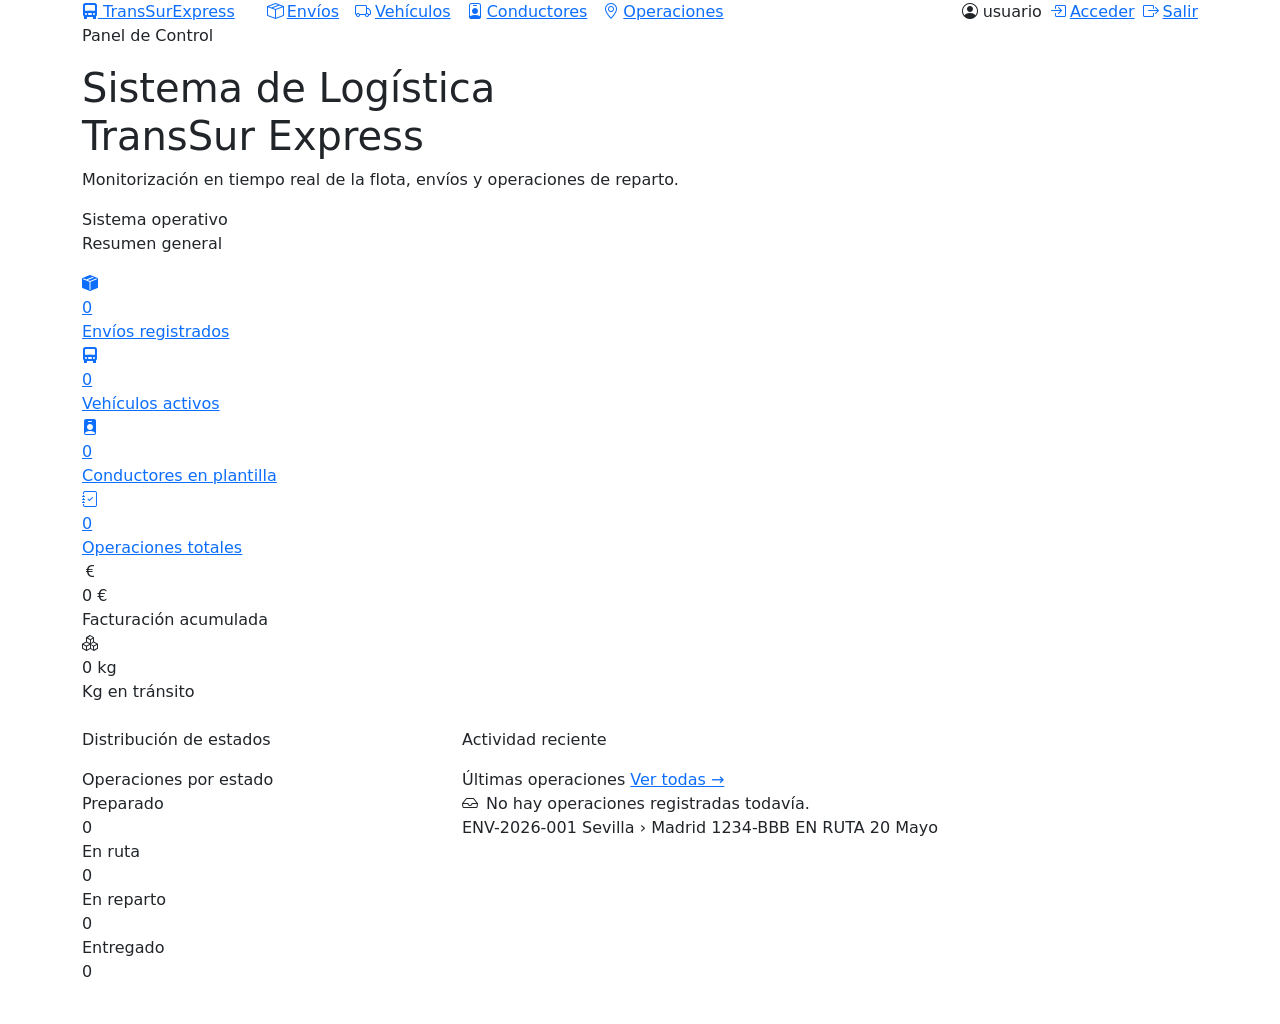
==== commit 1ed23360: "cambios drasticos en el frontend" ====
--- a/Proyecto_TransSurExpress_JoséManuel_Díaz/src/main/resources/templates/index.html
+++ b/Proyecto_TransSurExpress_JoséManuel_Díaz/src/main/resources/templates/index.html
@@ -10,7 +10,7 @@
     <link href="https://fonts.googleapis.com/css2?family=Space+Mono:wght@400;700&family=DM+Sans:ital,wght@0,300;0,400;0,600;0,700;1,300&display=swap" rel="stylesheet">
     <link th:href="@{/css/index.css}" rel="stylesheet">
 </head>
-<body>
+<body data-bs-theme="light">
 
     <nav class="navbar-dash">
         <div class="container d-flex align-items-center gap-3">
@@ -18,7 +18,7 @@
                 <i class="bi bi-truck-front-fill"></i>
                 TransSur<span class="accent">Express</span>
             </a>
-            <div class="d-flex gap-1 flex-wrap">
+            <div class="d-flex gap-3 flex-wrap">
                 <a th:href="@{/envios}"      class="nav-link-pill"><i class="bi bi-box-seam me-1"></i>Envíos</a>
                 <a th:href="@{/vehiculos}"   class="nav-link-pill"><i class="bi bi-truck me-1"></i>Vehículos</a>
                 <a th:href="@{/conductores}" class="nav-link-pill"><i class="bi bi-person-badge me-1"></i>Conductores</a>
@@ -208,42 +208,6 @@
 
             </div>
 
-            <hr class="dash-divider">
-
-            <!-- Módulos de acceso rápido -->
-            <p class="section-label">Acceso rápido</p>
-            <div class="modulo-grid">
-
-                <a th:href="@{/envios/nuevo}" class="modulo-card m-blue">
-                    <div class="modulo-icon-wrap"><i class="bi bi-plus-circle-fill"></i></div>
-                    <p class="modulo-name">Nuevo envío</p>
-                    <p class="modulo-desc">Registra un nuevo paquete con origen, destino y peso.</p>
-                    <span class="modulo-arrow"><i class="bi bi-arrow-right"></i></span>
-                </a>
-
-                <a th:href="@{/operaciones/nueva}" class="modulo-card m-orange">
-                    <div class="modulo-icon-wrap"><i class="bi bi-calendar-plus-fill"></i></div>
-                    <p class="modulo-name">Planificar ruta</p>
-                    <p class="modulo-desc">Asigna un envío a un vehículo y define el tramo de reparto.</p>
-                    <span class="modulo-arrow"><i class="bi bi-arrow-right"></i></span>
-                </a>
-
-                <a th:href="@{/vehiculos}" class="modulo-card m-green">
-                    <div class="modulo-icon-wrap"><i class="bi bi-truck-front-fill"></i></div>
-                    <p class="modulo-name">Gestión de flota</p>
-                    <p class="modulo-desc">Consulta capacidades y estado de cada vehículo activo.</p>
-                    <span class="modulo-arrow"><i class="bi bi-arrow-right"></i></span>
-                </a>
-
-                <a th:href="@{/conductores}" class="modulo-card m-yellow">
-                    <div class="modulo-icon-wrap"><i class="bi bi-person-badge-fill"></i></div>
-                    <p class="modulo-name">Plantilla</p>
-                    <p class="modulo-desc">Consulta o actualiza los datos del personal de conducción.</p>
-                    <span class="modulo-arrow"><i class="bi bi-arrow-right"></i></span>
-                </a>
-
-            </div>
-
         </div>
     </div>
 
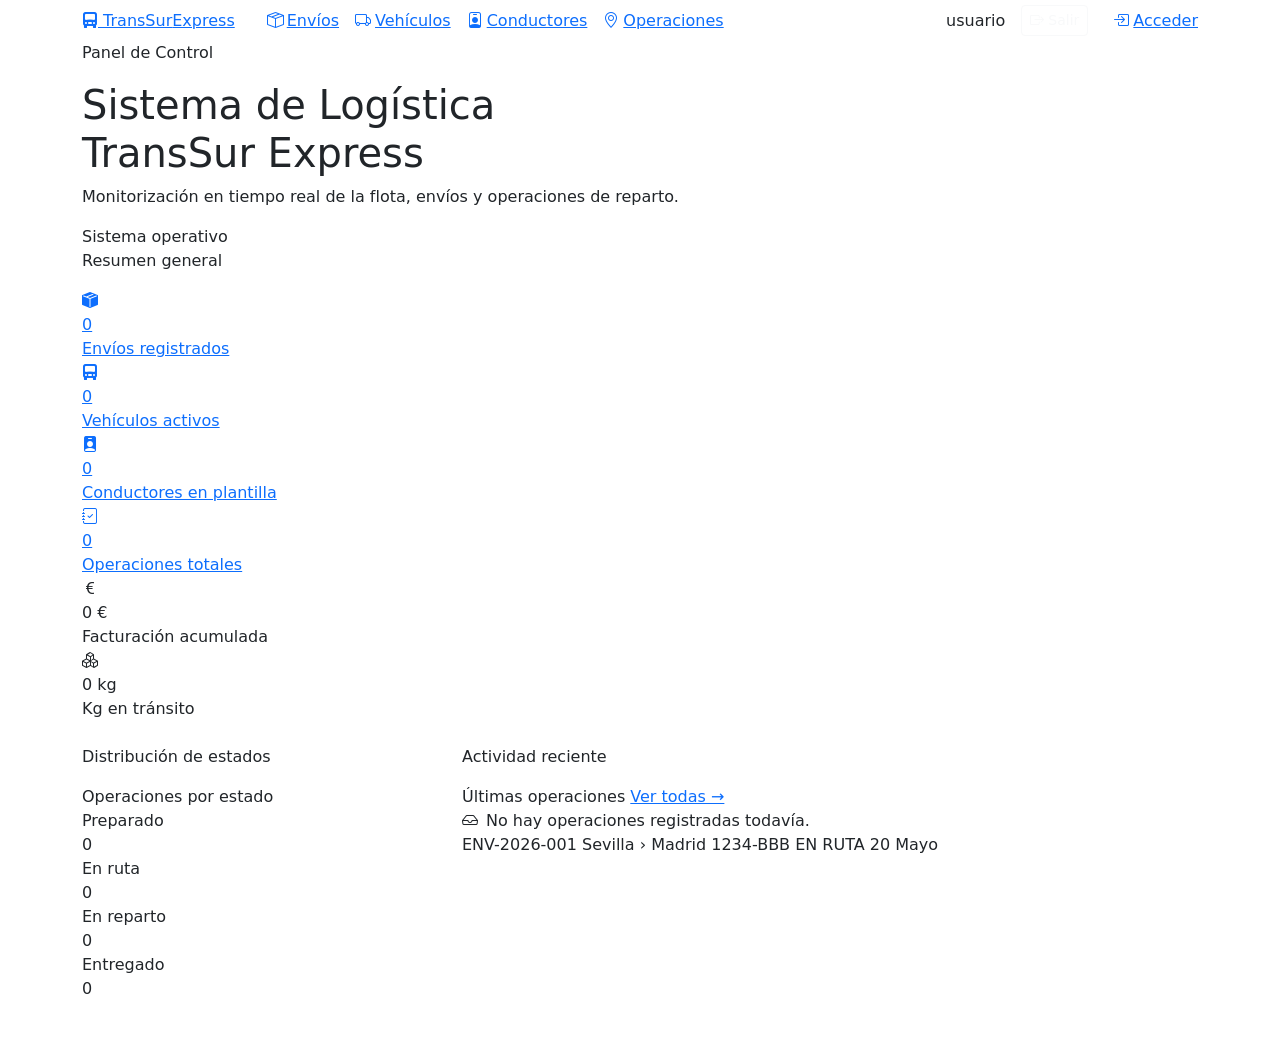
==== commit 485dcd21: "boton de inciar sesion implementado de vuelta" ====
--- a/Proyecto_TransSurExpress_JoséManuel_Díaz/src/main/resources/templates/index.html
+++ b/Proyecto_TransSurExpress_JoséManuel_Díaz/src/main/resources/templates/index.html
@@ -25,15 +25,15 @@
                 <a th:href="@{/operaciones}" class="nav-link-pill"><i class="bi bi-geo-alt me-1"></i>Operaciones</a>
             </div>
             <div class="ms-auto d-flex align-items-center gap-2">
-                <span class="nav-user" sec:authorize="isAuthenticated()">
-                    <i class="bi bi-person-circle"></i>
-                    <span sec:authentication="name">usuario</span>
-                </span>
-                <a th:href="@{/login}"  class="btn-logout" sec:authorize="!isAuthenticated()">
+                <div sec:authorize="isAuthenticated()" class="d-flex align-items-center gap-2 border border-white border-opacity-25 rounded px-3 py-1">
+                    <i class="bi bi-person-circle text-white"></i>
+                    <span class="nav-user" sec:authentication="name">usuario</span>
+                    <a th:href="@{/logout}" class="btn btn-sm btn-outline-light ms-2 d-inline-flex align-items-center gap-1">
+                        <i class="bi bi-box-arrow-right"></i> Salir
+                    </a>
+                </div>
+                <a th:href="@{/login}" class="btn-logout" sec:authorize="!isAuthenticated()">
                     <i class="bi bi-box-arrow-in-right me-1"></i>Acceder
-                </a>
-                <a th:href="@{/logout}" class="btn-logout" sec:authorize="isAuthenticated()">
-                    <i class="bi bi-box-arrow-right me-1"></i>Salir
                 </a>
             </div>
         </div>
@@ -213,4 +213,4 @@
 
     <script src="https://cdn.jsdelivr.net/npm/bootstrap@5.3.2/dist/js/bootstrap.bundle.min.js"></script>
 </body>
-</html>
+</html>
